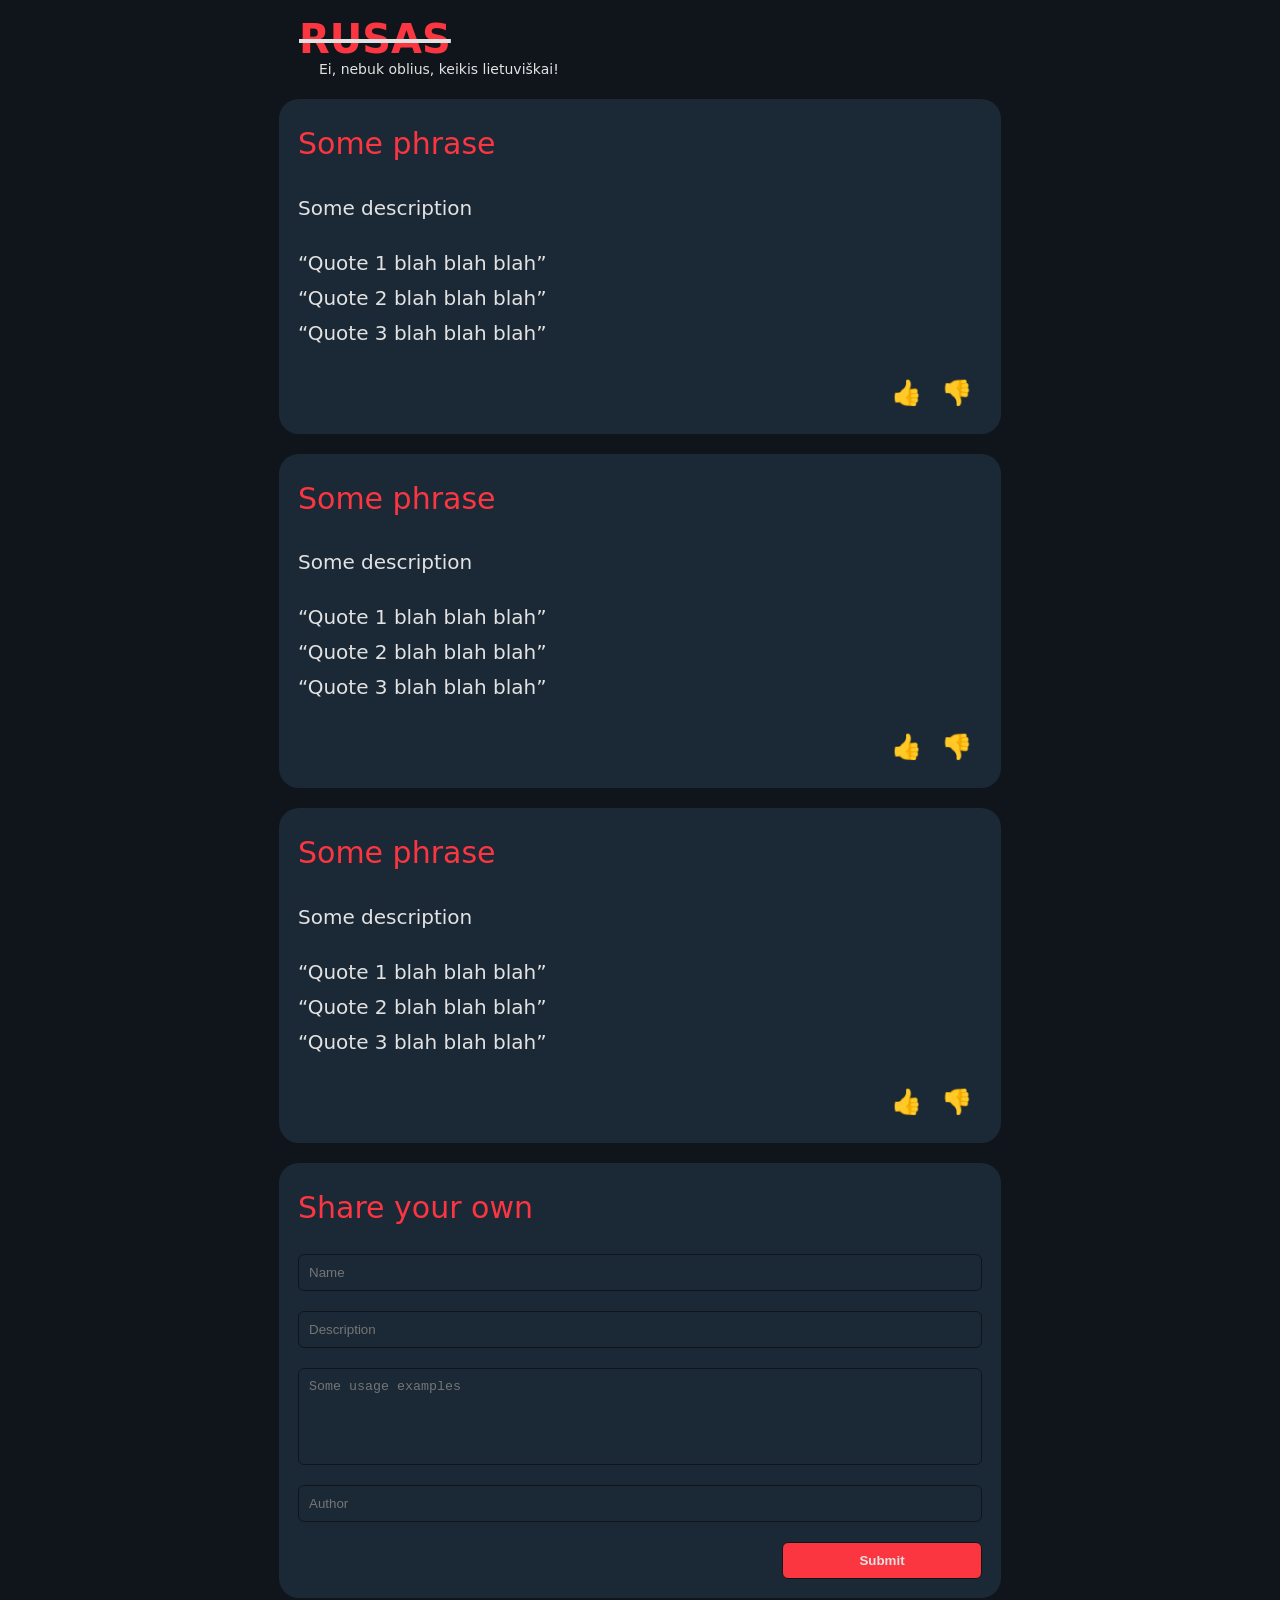
==== index.html @ 92b89f32 "update" ====
<!DOCTYPE html>
<html>

<head>
    <title>NE RUSAS!</title>

    <link rel="shortcut icon" type="image/x-icon" href="/favicon.ico">

    <style>
        :root {
            --system-ui: system-ui, "Segoe UI", Roboto, Helvetica, Arial, sans-serif, "Apple Color Emoji", "Segoe UI Emoji", "Segoe UI Symbol";
            --background-color: #10151b;
            --secondary-color: #1b2936;
            --primary-color: #FB3640;
            --tertiary-color: #B892FF;;
            --text-color: #E2E2E2;
        }

        html {
            box-sizing: border-box;
            line-height: 1.75;
            font-size: 1.25em;
            font-family: var(--system-ui);
        }

        *,
        *:before,
        *:after {
            box-sizing: inherit;
        }

        body,
        h1,
        h2,
        h3,
        h4,
        h5,
        h6,
        p,
        ol,
        ul {
            margin: 0;
            padding: 0;
            font-weight: normal;
        }

        ol,
        ul {
            list-style: none;
        }

        a:link,
        a:visited,
        a:hover,
        a:active {
            color: var(--primary-color);
            text-decoration: none;
        }

        body {
            padding: calc(1vmin + .5rem);
            max-width: 38rem;
            margin: auto;
        }

        html {
            background-color: var(--background-color);
            color: var(--text-color);
        }

        body {
            display: flex;
            flex-direction: column;
            gap: 1rem;
        }

        form {
            display: flex;
            flex-direction: column;
            gap: 1rem;
            align-items: flex-end;
        }

        input,
        textarea {
            padding: .5rem;
            background-color: transparent;
            color: var(--text-color);
            border: 1px solid var(--background-color);
            border-radius: .3rem;
            width: 100%;
            resize: none;
        }

        form button {
            padding: .5rem;
            width: 10rem;
            background-color: var(--primary-color);
            color: var(--text-color);
            border: 1px solid var(--background-color);
            border-radius: .3rem;
            font-weight: 600;
        }

        article {
            padding: calc(1vmin + .5rem);
            border-radius: 1rem;
            background-color: var(--secondary-color);
            display: flex;
            flex-direction: column;
            gap: 1rem;
        }

        nav {
            padding-left: 1rem;
        }

        nav h1 {
            text-decoration: line-through;
            font-size: 2rem;
            font-weight: 600;
        }

        nav h1,
        nav a {
            line-height: 2rem;
        }

        nav p {
            line-height: 1rem;
            font-size: .7rem;
            padding-left: 1rem
        }

        .actions {
            display: flex;
            flex-direction: row;
            justify-content: right;
        }

        .actions button {
            cursor: pointer;
            padding: 0.5rem;
            background-color: transparent;
            border: none;
            font-size: 1.2rem;
            line-height: 1.2rem;
        }

        @media (max-width: 800px) {
            body {
                width: 100%;
            }

            .actions button {
                font-size: 1.5rem;
                line-height: 1.5rem;
            }
        }
    </style>

    <script>
        document.addEventListener("DOMContentLoaded", function () {
            document.getElementById("phrases-form").reset();
        });
    </script>
</head>

<body>
    <nav>
        <h1><a href="#">RUSAS</a></h1>
        <p>Ei, nebuk oblius, keikis lietuviškai!</p>
    </nav>
    <article>
        <h1><a href="#">Some phrase</a></h1>
        <p>Some description</p>
        <ul>
            <li><q>Quote 1 blah blah blah</q></li>
            <li><q>Quote 2 blah blah blah</q></li>
            <li><q>Quote 3 blah blah blah</q></li>
        </ul>
        <div class="actions">
            <button>👍</button>
            <button>👎</button>
        </div>
    </article>
    <article>
        <h1><a href="#">Some phrase</a></h1>
        <p>Some description</p>
        <ul>
            <li><q>Quote 1 blah blah blah</q></li>
            <li><q>Quote 2 blah blah blah</q></li>
            <li><q>Quote 3 blah blah blah</q></li>
        </ul>
        <div class="actions">
            <button>👍</button>
            <button>👎</button>
        </div>
    </article>
    <article>
        <h1><a href="#">Some phrase</a></h1>
        <p>Some description</p>
        <ul>
            <li><q>Quote 1 blah blah blah</q></li>
            <li><q>Quote 2 blah blah blah</q></li>
            <li><q>Quote 3 blah blah blah</q></li>
        </ul>
        <div class="actions">
            <button>👍</button>
            <button>👎</button>
        </div>
    </article>
    <article id="share">
        <h1><a href="#share">Share your own</a></h1>
        <form id="phrases-form"
            action="https://script.google.com/macros/s/AKfycbzNOECMxsN4s8rq1jAb09-GsFYVl7hs7F3ykuSacollfTZQ1fVFWSATGRog4ThhXXbn-w/exec"
            method="POST">
            <input type="text" name="Name" placeholder="Name" required>
            <input type="text" name="Description" placeholder="Description" required>
            <textarea name="Usages" rows="5" cols="33" placeholder="Some usage examples" required></textarea>
            <input type="text" name="Author" placeholder="Author" required>
            <input type="text" name="Origin" value="NERUSAS" hidden />
            <button type="submit">Submit</button>
        </form>
    </article>
</body>

</html>
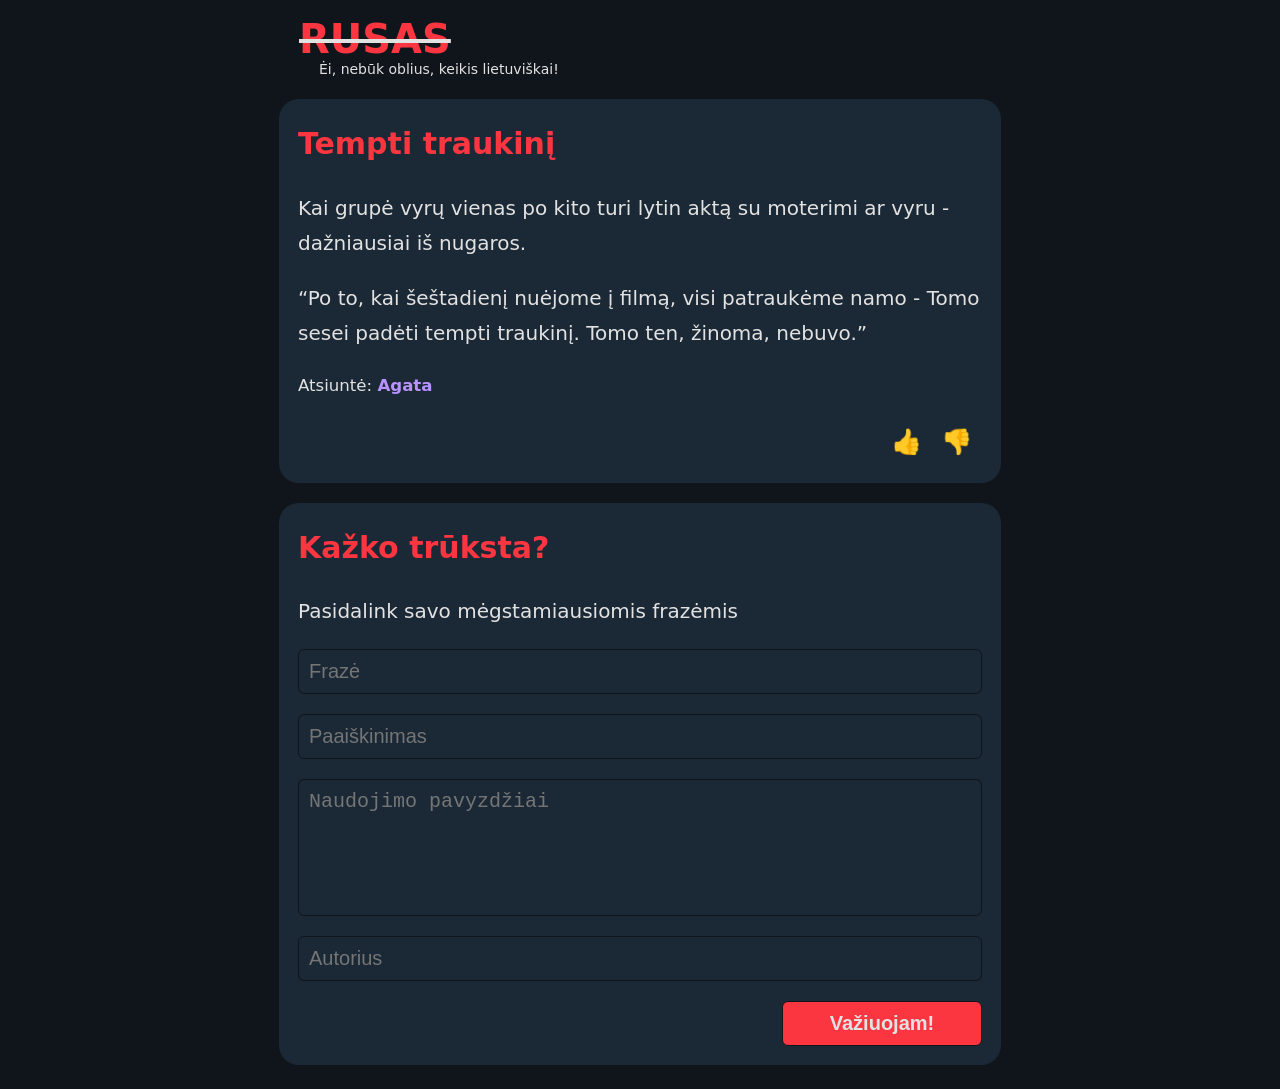
==== commit b85a6557: "update" ====
--- a/index.html
+++ b/index.html
@@ -12,7 +12,8 @@
             --background-color: #10151b;
             --secondary-color: #1b2936;
             --primary-color: #FB3640;
-            --tertiary-color: #B892FF;;
+            --tertiary-color: #B892FF;
+            ;
             --text-color: #E2E2E2;
         }
 
@@ -84,6 +85,7 @@
         input,
         textarea {
             padding: .5rem;
+            font-size: 1rem;
             background-color: transparent;
             color: var(--text-color);
             border: 1px solid var(--background-color);
@@ -100,6 +102,7 @@
             border: 1px solid var(--background-color);
             border-radius: .3rem;
             font-weight: 600;
+            font-size: 1rem;
         }
 
         article {
@@ -109,6 +112,16 @@
             display: flex;
             flex-direction: column;
             gap: 1rem;
+        }
+
+        article h1 {
+            color: var(--primary-color);
+            font-weight: 600;
+        }
+
+        article span {
+            color: var(--tertiary-color);
+            font-weight: 600;
         }
 
         nav {
@@ -163,64 +176,46 @@
         document.addEventListener("DOMContentLoaded", function () {
             document.getElementById("phrases-form").reset();
         });
+
+        function vote(index, value) {
+            var url = `https://script.google.com/macros/s/AKfycbwMn-xiY8OyLIW-1XOZmSYd-HQALoaVOdnyozWZDt3GkJEcA1gfvblkxogHv-oESNfn/exec?Id=${index}&Value=${value}&Origin=NERUSAS`;
+
+            fetch(url, { method: 'GET', mode: 'no-cors' });
+
+            alert(`Gavom!`)
+        }
     </script>
 </head>
 
 <body>
     <nav>
         <h1><a href="#">RUSAS</a></h1>
-        <p>Ei, nebuk oblius, keikis lietuviškai!</p>
+        <p>Ėi, nebūk oblius, keikis lietuviškai!</p>
     </nav>
     <article>
-        <h1><a href="#">Some phrase</a></h1>
-        <p>Some description</p>
+        <h1>Tempti traukinį</h1>
+        <p>Kai grupė vyrų vienas po kito turi lytin aktą su moterimi ar vyru - dažniausiai iš nugaros.</p>
         <ul>
-            <li><q>Quote 1 blah blah blah</q></li>
-            <li><q>Quote 2 blah blah blah</q></li>
-            <li><q>Quote 3 blah blah blah</q></li>
+            <li><q>Po to, kai šeštadienį nuėjome į filmą, visi patraukėme namo - Tomo sesei padėti tempti traukinį. Tomo ten, žinoma, nebuvo.</q></li>
         </ul>
+        <h5>Atsiuntė: <span>Agata</span></h5>
         <div class="actions">
-            <button>👍</button>
-            <button>👎</button>
-        </div>
-    </article>
-    <article>
-        <h1><a href="#">Some phrase</a></h1>
-        <p>Some description</p>
-        <ul>
-            <li><q>Quote 1 blah blah blah</q></li>
-            <li><q>Quote 2 blah blah blah</q></li>
-            <li><q>Quote 3 blah blah blah</q></li>
-        </ul>
-        <div class="actions">
-            <button>👍</button>
-            <button>👎</button>
-        </div>
-    </article>
-    <article>
-        <h1><a href="#">Some phrase</a></h1>
-        <p>Some description</p>
-        <ul>
-            <li><q>Quote 1 blah blah blah</q></li>
-            <li><q>Quote 2 blah blah blah</q></li>
-            <li><q>Quote 3 blah blah blah</q></li>
-        </ul>
-        <div class="actions">
-            <button>👍</button>
-            <button>👎</button>
+            <button onclick="vote(1, 1)">👍</button>
+            <button onclick="vote(1, -1)">👎</button>
         </div>
     </article>
     <article id="share">
-        <h1><a href="#share">Share your own</a></h1>
+        <h1><a href="#share">Kažko trūksta?</a></h1>
+        <p>Pasidalink savo mėgstamiausiomis frazėmis</p>
         <form id="phrases-form"
             action="https://script.google.com/macros/s/AKfycbzNOECMxsN4s8rq1jAb09-GsFYVl7hs7F3ykuSacollfTZQ1fVFWSATGRog4ThhXXbn-w/exec"
             method="POST">
-            <input type="text" name="Name" placeholder="Name" required>
-            <input type="text" name="Description" placeholder="Description" required>
-            <textarea name="Usages" rows="5" cols="33" placeholder="Some usage examples" required></textarea>
-            <input type="text" name="Author" placeholder="Author" required>
+            <input type="text" name="Name" placeholder="Frazė" required>
+            <input type="text" name="Description" placeholder="Paaiškinimas" required>
+            <textarea name="Usages" rows="5" cols="33" placeholder="Naudojimo pavyzdžiai" required></textarea>
+            <input type="text" name="Author" placeholder="Autorius" required>
             <input type="text" name="Origin" value="NERUSAS" hidden />
-            <button type="submit">Submit</button>
+            <button type="submit">Važiuojam!</button>
         </form>
     </article>
 </body>
